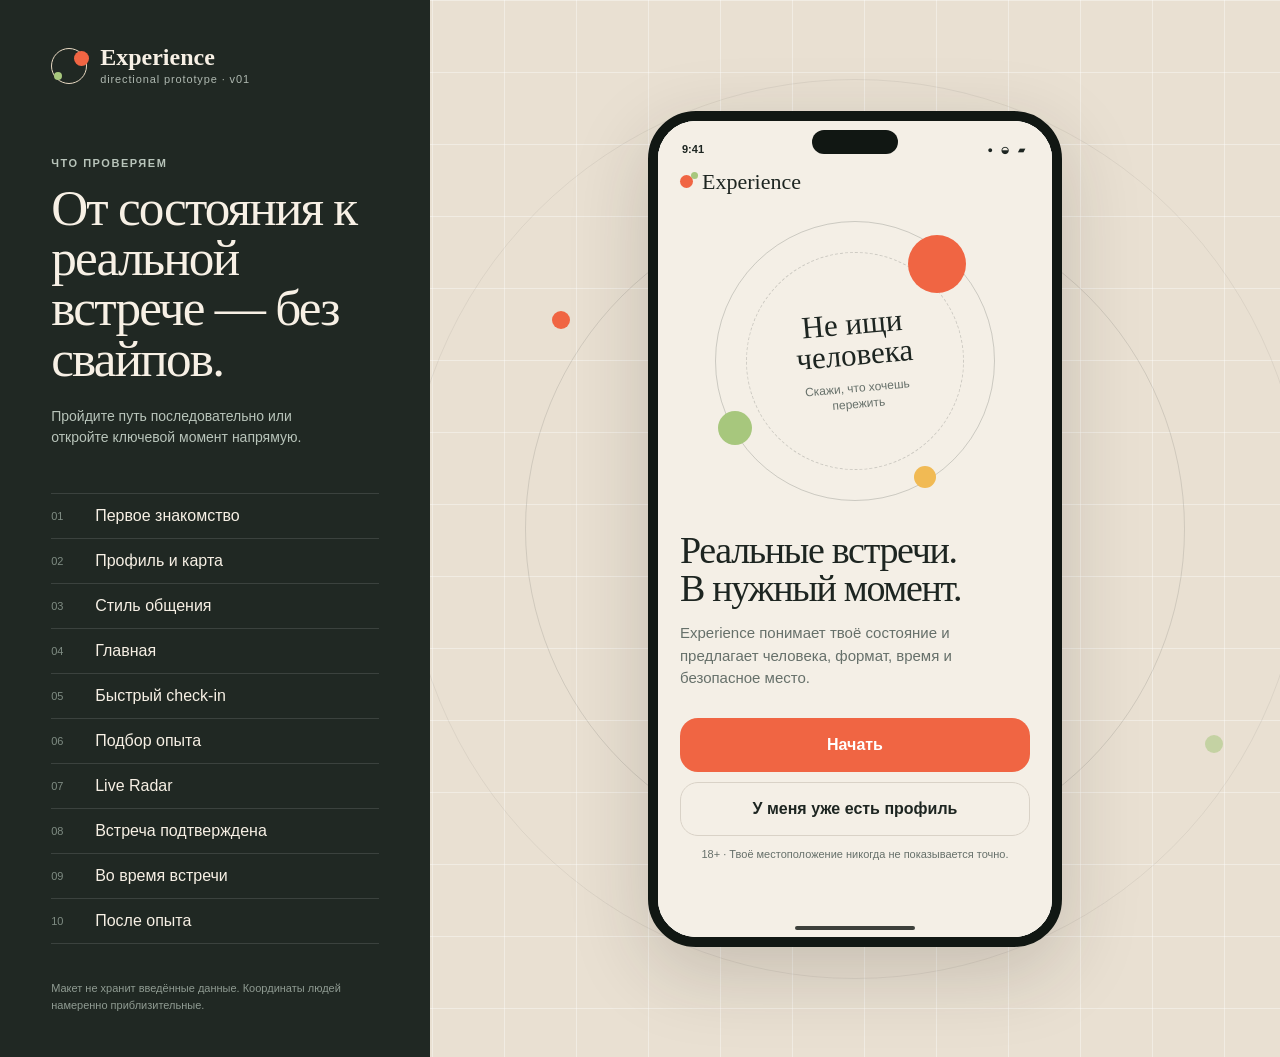
==== index.html @ 5e37b9d6 "docs: publish Experience prototype" ====
<!doctype html>
<html lang="ru">
<head>
  <meta charset="utf-8">
  <meta name="viewport" content="width=device-width, initial-scale=1, viewport-fit=cover">
  <meta name="theme-color" content="#f4efe6">
  <title>Experience — кликабельный прототип</title>
  <link rel="stylesheet" href="app.css">
</head>
<body>
  <main class="prototype-shell">
    <aside class="prototype-notes" aria-label="Навигация по прототипу">
      <div class="prototype-brand">
        <span class="prototype-mark" aria-hidden="true"></span>
        <div>
          <strong>Experience</strong>
          <span>directional prototype · v01</span>
        </div>
      </div>

      <div class="prototype-copy">
        <p class="eyebrow">Что проверяем</p>
        <h1>От состояния к реальной встрече — без свайпов.</h1>
        <p>Пройдите путь последовательно или откройте ключевой момент напрямую.</p>
      </div>

      <nav class="journey-nav" aria-label="Экраны сценария">
        <button data-jump="welcome"><span>01</span> Первое знакомство</button>
        <button data-jump="birth"><span>02</span> Профиль и карта</button>
        <button data-jump="personalityIntro"><span>03</span> Стиль общения</button>
        <button data-jump="home"><span>04</span> Главная</button>
        <button data-jump="mood"><span>05</span> Быстрый check-in</button>
        <button data-jump="recommendations"><span>06</span> Подбор опыта</button>
        <button data-jump="radar"><span>07</span> Live Radar</button>
        <button data-jump="matched"><span>08</span> Встреча подтверждена</button>
        <button data-jump="meeting"><span>09</span> Во время встречи</button>
        <button data-jump="feedback"><span>10</span> После опыта</button>
      </nav>

      <p class="prototype-hint">Макет не хранит введённые данные. Координаты людей намеренно приблизительные.</p>
    </aside>

    <section class="device-stage" aria-label="Мобильное приложение Experience">
      <div class="ambient-orbit ambient-orbit--one" aria-hidden="true"></div>
      <div class="ambient-orbit ambient-orbit--two" aria-hidden="true"></div>
      <div class="phone">
        <div class="phone-speaker" aria-hidden="true"></div>
        <div class="status-bar" aria-hidden="true">
          <span>9:41</span>
          <span class="status-icons">● ◒ ▰</span>
        </div>
        <div id="app" class="app" aria-live="polite"></div>
        <div class="home-indicator" aria-hidden="true"></div>
      </div>
    </section>
  </main>

  <div id="toast" class="toast" role="status" aria-live="polite"></div>
  <script src="app.js"></script>
</body>
</html>
---- app.css ----
:root {
  --paper: #f4efe6;
  --paper-deep: #e9e0d2;
  --surface: #fffdf8;
  --ink: #1d2521;
  --muted: #66706a;
  --line: #d9d2c7;
  --coral: #f06543;
  --coral-deep: #cd4a2d;
  --leaf: #a7c77d;
  --leaf-deep: #4d6b3e;
  --sky: #5270db;
  --sun: #f1ba54;
  --danger: #b8463a;
  --shadow: 0 24px 80px rgba(41, 34, 26, .18);
  --sans: "Avenir Next", "Trebuchet MS", sans-serif;
  --serif: "Iowan Old Style", "Palatino Linotype", Georgia, serif;
}

* { box-sizing: border-box; }

html, body { min-height: 100%; }

body {
  margin: 0;
  color: var(--ink);
  background:
    linear-gradient(90deg, rgba(255,255,255,.38) 1px, transparent 1px) 0 0 / 72px 72px,
    linear-gradient(rgba(255,255,255,.38) 1px, transparent 1px) 0 0 / 72px 72px,
    var(--paper-deep);
  font-family: var(--sans);
  -webkit-font-smoothing: antialiased;
}

button, input, textarea { font: inherit; }

button { color: inherit; }

button:focus-visible,
input:focus-visible,
textarea:focus-visible {
  outline: 3px solid rgba(82, 112, 219, .48);
  outline-offset: 3px;
}

.prototype-shell {
  min-height: 100vh;
  display: grid;
  grid-template-columns: minmax(300px, 430px) 1fr;
}

.prototype-notes {
  min-height: 100vh;
  padding: 44px clamp(28px, 4vw, 64px);
  display: flex;
  flex-direction: column;
  background: #202823;
  color: #f7f0e5;
}

.prototype-brand {
  display: flex;
  align-items: center;
  gap: 13px;
}

.prototype-brand strong,
.prototype-brand span { display: block; }

.prototype-brand strong {
  font-family: var(--serif);
  font-size: 24px;
  font-weight: 600;
}

.prototype-brand span {
  color: #aeb8b0;
  font-size: 11px;
  letter-spacing: .08em;
  margin-top: 2px;
}

.prototype-mark {
  width: 36px;
  height: 36px;
  border-radius: 50%;
  border: 1px solid #e8d9c2;
  position: relative;
}

.prototype-mark::before,
.prototype-mark::after {
  content: "";
  position: absolute;
  border-radius: 50%;
}

.prototype-mark::before {
  width: 15px;
  height: 15px;
  background: var(--coral);
  top: 2px;
  right: -3px;
}

.prototype-mark::after {
  width: 8px;
  height: 8px;
  background: var(--leaf);
  bottom: 3px;
  left: 2px;
}

.prototype-copy { margin: 72px 0 44px; }

.eyebrow {
  margin: 0 0 14px;
  color: #b8c4ba;
  font-size: 11px;
  font-weight: 700;
  letter-spacing: .14em;
  text-transform: uppercase;
}

.prototype-copy h1 {
  margin: 0;
  font-family: var(--serif);
  font-size: clamp(34px, 4vw, 52px);
  font-weight: 500;
  line-height: .98;
  letter-spacing: -.035em;
}

.prototype-copy > p:last-child {
  max-width: 33ch;
  margin: 22px 0 0;
  color: #b8c4ba;
  font-size: 14px;
  line-height: 1.55;
}

.journey-nav {
  display: grid;
  border-top: 1px solid rgba(255,255,255,.12);
}

.journey-nav button {
  appearance: none;
  width: 100%;
  display: grid;
  grid-template-columns: 36px 1fr;
  gap: 8px;
  align-items: center;
  padding: 13px 0;
  border: 0;
  border-bottom: 1px solid rgba(255,255,255,.12);
  background: transparent;
  color: #f7f0e5;
  text-align: left;
  cursor: pointer;
  transition: color .2s ease, padding-left .2s ease;
}

.journey-nav button:hover { color: #ffc1aa; padding-left: 6px; }
.journey-nav button span { color: #7f8c83; font-size: 11px; }

.prototype-hint {
  margin: auto 0 0;
  padding-top: 36px;
  color: #8f9b92;
  font-size: 11px;
  line-height: 1.5;
}

.device-stage {
  min-height: 100vh;
  display: grid;
  place-items: center;
  padding: 40px;
  position: relative;
  overflow: hidden;
}

.ambient-orbit {
  position: absolute;
  border: 1px solid rgba(29,37,33,.12);
  border-radius: 50%;
  pointer-events: none;
}

.ambient-orbit::after {
  content: "";
  position: absolute;
  width: 18px;
  height: 18px;
  border-radius: 50%;
  background: var(--coral);
}

.ambient-orbit--one { width: 660px; height: 660px; }
.ambient-orbit--one::after { top: 17%; left: 4%; }
.ambient-orbit--two { width: 900px; height: 900px; opacity: .55; }
.ambient-orbit--two::after { right: 9%; bottom: 25%; background: var(--leaf); }

.phone {
  width: min(100%, 414px);
  height: min(890px, calc(100vh - 64px));
  min-height: 680px;
  position: relative;
  z-index: 1;
  overflow: hidden;
  border: 10px solid #111713;
  border-radius: 48px;
  background: var(--surface);
  box-shadow: var(--shadow);
}

.phone-speaker {
  position: absolute;
  z-index: 12;
  top: 9px;
  left: 50%;
  width: 86px;
  height: 24px;
  transform: translateX(-50%);
  border-radius: 20px;
  background: #111713;
}

.status-bar {
  position: absolute;
  z-index: 11;
  top: 0;
  left: 0;
  right: 0;
  height: 42px;
  display: flex;
  align-items: flex-end;
  justify-content: space-between;
  padding: 0 24px 8px;
  color: var(--ink);
  font-size: 11px;
  font-weight: 700;
  pointer-events: none;
}

.status-icons { font-size: 9px; letter-spacing: 3px; }

.app {
  height: 100%;
  overflow: hidden;
  background: var(--surface);
}

.home-indicator {
  position: absolute;
  z-index: 12;
  bottom: 7px;
  left: 50%;
  width: 120px;
  height: 4px;
  transform: translateX(-50%);
  border-radius: 4px;
  background: rgba(15, 20, 17, .8);
}

.screen {
  height: 100%;
  overflow-y: auto;
  overflow-x: hidden;
  padding: 48px 22px 28px;
  scrollbar-width: none;
  animation: screen-enter .28s cubic-bezier(.22,.75,.22,1);
}

.screen::-webkit-scrollbar { display: none; }

@keyframes screen-enter {
  from { opacity: 0; transform: translateY(8px); }
  to { opacity: 1; transform: translateY(0); }
}

.screen--welcome,
.screen--ready {
  background: var(--paper);
}

.screen--dark {
  background: #202823;
  color: #f7f0e5;
}

.screen--radar {
  padding-left: 0;
  padding-right: 0;
  background: #eff1e9;
}

.screen--with-nav { padding-bottom: 96px; }

.topbar {
  min-height: 42px;
  display: flex;
  align-items: center;
  justify-content: space-between;
  gap: 12px;
  margin-bottom: 18px;
}

.back,
.icon-button,
.text-button {
  appearance: none;
  border: 0;
  background: transparent;
  cursor: pointer;
}

.back,
.icon-button {
  width: 42px;
  height: 42px;
  display: grid;
  place-items: center;
  border-radius: 50%;
  background: rgba(29,37,33,.07);
  font-size: 19px;
}

.screen--dark .back,
.screen--dark .icon-button { background: rgba(255,255,255,.11); color: #fff; }

.text-button {
  padding: 8px 0;
  color: var(--muted);
  font-size: 13px;
  font-weight: 700;
}

.brand-lockup {
  display: inline-flex;
  align-items: center;
  gap: 9px;
  font-family: var(--serif);
  font-size: 22px;
}

.brand-dot {
  width: 13px;
  height: 13px;
  border-radius: 50%;
  background: var(--coral);
  box-shadow: 8px -6px 0 -3px var(--leaf);
}

.hero-orbit {
  width: 280px;
  height: 280px;
  margin: 26px auto 30px;
  position: relative;
  display: grid;
  place-items: center;
  border: 1px solid rgba(29,37,33,.19);
  border-radius: 50%;
}

.hero-orbit::before,
.hero-orbit::after {
  content: "";
  position: absolute;
  border-radius: 50%;
}

.hero-orbit::before {
  inset: 30px;
  border: 1px dashed rgba(29,37,33,.18);
}

.hero-orbit::after {
  width: 58px;
  height: 58px;
  top: 13px;
  right: 28px;
  background: var(--coral);
  box-shadow: -202px 164px 0 -12px var(--leaf), -12px 213px 0 -18px var(--sun);
}

.orbit-copy {
  width: 160px;
  text-align: center;
  transform: rotate(-5deg);
}

.orbit-copy strong {
  display: block;
  font-family: var(--serif);
  font-size: 31px;
  font-weight: 500;
  line-height: 1;
}

.orbit-copy span {
  display: block;
  margin-top: 10px;
  color: var(--muted);
  font-size: 12px;
  line-height: 1.35;
}

.display {
  margin: 0;
  font-family: var(--serif);
  font-size: 38px;
  font-weight: 500;
  line-height: 1.02;
  letter-spacing: -.035em;
}

.display--large { font-size: 47px; }
.display--small { font-size: 31px; }

.lead {
  margin: 14px 0 0;
  color: var(--muted);
  font-size: 15px;
  line-height: 1.5;
}

.screen--dark .lead { color: #bfc9c1; }

.actions {
  display: grid;
  gap: 10px;
  margin-top: 28px;
}

.actions--bottom {
  margin-top: auto;
  padding-top: 24px;
}

.primary,
.secondary,
.soft-button,
.danger-button {
  width: 100%;
  min-height: 54px;
  padding: 14px 18px;
  border-radius: 18px;
  border: 1px solid transparent;
  font-weight: 750;
  cursor: pointer;
  transition: transform .18s ease, background .18s ease, border-color .18s ease;
}

.primary { background: var(--coral); color: #fff; }
.primary:hover { background: var(--coral-deep); }
.primary:active, .secondary:active, .soft-button:active { transform: scale(.985); }
.primary[disabled] { opacity: .45; cursor: not-allowed; }

.secondary {
  background: transparent;
  border-color: var(--line);
}

.screen--dark .secondary { border-color: rgba(255,255,255,.24); color: #fff; }

.soft-button {
  background: #edf3e8;
  color: var(--leaf-deep);
}

.danger-button {
  background: #fff2ef;
  color: var(--danger);
}

.fine-print {
  color: var(--muted);
  font-size: 11px;
  line-height: 1.45;
  text-align: center;
}

.progress {
  height: 4px;
  margin: 2px 0 28px;
  overflow: hidden;
  border-radius: 5px;
  background: #e2ddd4;
}

.progress > span {
  display: block;
  height: 100%;
  border-radius: inherit;
  background: var(--coral);
  transition: width .3s ease;
}

.field { margin-top: 20px; }

.field label,
.field-label {
  display: block;
  margin-bottom: 8px;
  color: var(--muted);
  font-size: 12px;
  font-weight: 750;
}

.field input,
.field textarea {
  width: 100%;
  padding: 15px 16px;
  border: 1px solid var(--line);
  border-radius: 16px;
  background: #fff;
  color: var(--ink);
}

.field-row { display: grid; grid-template-columns: 1fr 1fr; gap: 10px; }

.choice-grid {
  display: grid;
  grid-template-columns: 1fr 1fr;
  gap: 10px;
  margin-top: 24px;
}

.choice,
.wide-choice {
  appearance: none;
  min-height: 98px;
  padding: 15px;
  border: 1px solid var(--line);
  border-radius: 18px;
  background: transparent;
  text-align: left;
  cursor: pointer;
  transition: border-color .18s ease, background .18s ease, transform .18s ease;
}

.choice:hover,
.wide-choice:hover { transform: translateY(-2px); border-color: #ada499; }
.choice.is-selected,
.wide-choice.is-selected { border-color: var(--coral); background: #fff3ed; }
.choice .choice-icon { display: block; margin-bottom: 15px; font-size: 25px; }
.choice strong, .wide-choice strong { display: block; font-size: 14px; }
.choice small, .wide-choice small { display: block; margin-top: 5px; color: var(--muted); line-height: 1.35; }

.wide-choice {
  width: 100%;
  min-height: 70px;
  display: grid;
  grid-template-columns: 40px 1fr auto;
  align-items: center;
  gap: 12px;
  margin-top: 9px;
}

.wide-choice > span:first-child { font-size: 24px; }
.wide-choice .check { opacity: 0; color: var(--coral); font-weight: 800; }
.wide-choice.is-selected .check { opacity: 1; }

.scale {
  margin-top: 28px;
  padding: 22px 18px;
  border: 1px solid var(--line);
  border-radius: 22px;
}

.scale-head {
  display: flex;
  justify-content: space-between;
  gap: 20px;
  color: var(--muted);
  font-size: 11px;
}

.scale-track {
  display: grid;
  grid-template-columns: repeat(5, 1fr);
  gap: 8px;
  margin-top: 16px;
}

.scale-dot {
  appearance: none;
  aspect-ratio: 1;
  border: 1px solid var(--line);
  border-radius: 50%;
  background: transparent;
  cursor: pointer;
}

.scale-dot.is-selected { border: 6px solid #fff; background: var(--coral); box-shadow: 0 0 0 1px var(--coral); }

.natal-mini {
  position: relative;
  width: 214px;
  height: 214px;
  margin: 24px auto;
  display: grid;
  place-items: center;
  border: 1px solid rgba(255,255,255,.32);
  border-radius: 50%;
  background: repeating-conic-gradient(from 4deg, rgba(255,255,255,.15) 0 1deg, transparent 1deg 30deg);
}

.natal-mini::before,
.natal-mini::after {
  content: "";
  position: absolute;
  border-radius: 50%;
  border: 1px solid rgba(255,255,255,.22);
}

.natal-mini::before { inset: 22px; }
.natal-mini::after { inset: 53px; }
.natal-mini strong { font-family: var(--serif); font-size: 24px; font-weight: 500; text-align: center; }

.profile-triad {
  display: grid;
  grid-template-columns: repeat(3, 1fr);
  gap: 8px;
  margin-top: 20px;
}

.profile-triad div {
  padding: 12px 8px;
  border-top: 1px solid rgba(255,255,255,.16);
  text-align: center;
}

.profile-triad small { display: block; color: #9faaa2; font-size: 9px; text-transform: uppercase; }
.profile-triad strong { display: block; margin-top: 5px; font-size: 12px; }

.ready-seal {
  width: 164px;
  height: 164px;
  margin: 32px auto;
  display: grid;
  place-items: center;
  border: 1px solid var(--ink);
  border-radius: 50%;
  position: relative;
}

.ready-seal::after {
  content: "✓";
  width: 58px;
  height: 58px;
  display: grid;
  place-items: center;
  border-radius: 50%;
  background: var(--leaf);
  font-size: 25px;
}

.home-greeting { display: flex; align-items: center; justify-content: space-between; }
.home-greeting p { margin: 0; color: var(--muted); font-size: 13px; }
.home-greeting strong { display: block; margin-top: 3px; font-family: var(--serif); font-size: 24px; font-weight: 500; }

.avatar {
  width: 44px;
  height: 44px;
  border: 2px solid #fff;
  border-radius: 50%;
  object-fit: cover;
  background: var(--paper-deep);
}

.today-panel {
  margin: 25px -22px 0;
  padding: 26px 22px 30px;
  background: #202823;
  color: #f7f0e5;
}

.today-panel .moon-row { display: flex; justify-content: space-between; align-items: center; color: #bfc9c1; font-size: 11px; }
.moon-glyph { font-size: 31px; color: var(--sun); }
.today-panel h2 { max-width: 11ch; margin: 17px 0 12px; font-family: var(--serif); font-size: 34px; font-weight: 500; line-height: 1; }
.today-panel p { max-width: 32ch; margin: 0; color: #bfc9c1; font-size: 13px; line-height: 1.48; }

.home-actions { display: grid; gap: 10px; margin-top: 18px; }

.action-tile {
  appearance: none;
  width: 100%;
  min-height: 84px;
  display: grid;
  grid-template-columns: 46px 1fr auto;
  align-items: center;
  gap: 12px;
  padding: 15px 16px;
  border: 1px solid var(--line);
  border-radius: 20px;
  background: transparent;
  text-align: left;
  cursor: pointer;
}

.action-tile:hover { border-color: #ada499; }
.action-tile .tile-icon { width: 44px; height: 44px; display: grid; place-items: center; border-radius: 50%; background: #f5e1d7; font-size: 21px; }
.action-tile strong { display: block; font-size: 14px; }
.action-tile small { display: block; margin-top: 4px; color: var(--muted); font-size: 11px; }
.action-tile .arrow { color: var(--muted); font-size: 18px; }

.bottom-nav {
  position: absolute;
  z-index: 9;
  left: 0;
  right: 0;
  bottom: 0;
  height: 78px;
  display: grid;
  grid-template-columns: repeat(4, 1fr);
  padding: 9px 12px 18px;
  border-top: 1px solid rgba(29,37,33,.09);
  background: rgba(255,253,248,.94);
  backdrop-filter: blur(16px);
}

.bottom-nav button {
  appearance: none;
  display: grid;
  place-items: center;
  gap: 2px;
  border: 0;
  background: transparent;
  color: #8a928d;
  font-size: 9px;
  cursor: pointer;
}

.bottom-nav button span:first-child { font-size: 19px; }
.bottom-nav button.is-active { color: var(--coral); font-weight: 800; }

.mood-map {
  height: 280px;
  margin-top: 22px;
  position: relative;
  overflow: hidden;
  border: 1px solid var(--line);
  border-radius: 26px;
  background:
    linear-gradient(to right, transparent calc(50% - .5px), var(--line) 50%, transparent calc(50% + .5px)),
    linear-gradient(to bottom, transparent calc(50% - .5px), var(--line) 50%, transparent calc(50% + .5px)),
    #fbf7f0;
}

.mood-map::before {
  content: "";
  position: absolute;
  inset: 14%;
  border: 1px solid rgba(29,37,33,.09);
  border-radius: 50%;
}

.mood-label { position: absolute; color: var(--muted); font-size: 10px; }
.mood-label--top { top: 11px; left: 50%; transform: translateX(-50%); }
.mood-label--bottom { bottom: 11px; left: 50%; transform: translateX(-50%); }
.mood-label--left { left: 11px; top: 50%; transform: translateY(-50%) rotate(-90deg); }
.mood-label--right { right: 5px; top: 50%; transform: translateY(-50%) rotate(90deg); }

.mood-point {
  position: absolute;
  width: 44px;
  height: 44px;
  transform: translate(-50%, -50%);
  border: 0;
  border-radius: 50%;
  background: transparent;
  font-size: 25px;
  cursor: pointer;
  transition: transform .18s ease, background .18s ease;
}

.mood-point:hover { transform: translate(-50%, -50%) scale(1.12); }
.mood-point.is-selected { background: #fff; box-shadow: 0 7px 20px rgba(38,32,24,.15); transform: translate(-50%, -50%) scale(1.12); }

.selected-note {
  min-height: 42px;
  margin-top: 14px;
  color: var(--muted);
  font-size: 13px;
  line-height: 1.45;
}

.section-kicker { margin: 0 0 7px; color: var(--coral-deep); font-size: 11px; font-weight: 800; }

.suggestion-list { display: grid; gap: 14px; margin-top: 22px; }

.experience-card {
  appearance: none;
  width: 100%;
  overflow: hidden;
  padding: 0;
  border: 1px solid var(--line);
  border-radius: 26px;
  background: var(--surface);
  text-align: left;
  cursor: pointer;
}

.experience-card--featured { border-color: #202823; }

.experience-visual {
  min-height: 150px;
  padding: 18px;
  display: flex;
  align-items: flex-end;
  justify-content: space-between;
  background: #dbe6cf;
  position: relative;
  overflow: hidden;
}

.experience-card:nth-child(2) .experience-visual { background: #efd9ce; }
.experience-card:nth-child(3) .experience-visual { background: #d9e2ee; }

.experience-visual::before {
  content: "";
  position: absolute;
  width: 176px;
  height: 176px;
  top: -54px;
  right: -20px;
  border: 1px solid rgba(29,37,33,.22);
  border-radius: 50%;
  box-shadow: 0 0 0 28px rgba(255,255,255,.15), 0 0 0 58px rgba(255,255,255,.12);
}

.experience-visual .avatars { display: flex; position: relative; z-index: 1; }
.experience-visual .avatars .avatar + .avatar { margin-left: -11px; }
.match-score { position: relative; z-index: 1; padding: 7px 9px; border-radius: 14px; background: rgba(255,255,255,.72); font-size: 10px; font-weight: 800; }

.experience-body { padding: 18px; }
.experience-body h3 { margin: 0; font-family: var(--serif); font-size: 24px; font-weight: 500; }
.experience-meta { display: flex; flex-wrap: wrap; gap: 7px; margin: 11px 0 0; color: var(--muted); font-size: 11px; }
.experience-body > p { margin: 12px 0 0; color: var(--muted); font-size: 12px; line-height: 1.45; }

.detail-hero {
  margin: -18px -22px 0;
  padding: 28px 22px 25px;
  background: #dbe6cf;
  position: relative;
  overflow: hidden;
}

.detail-hero::after {
  content: "";
  position: absolute;
  width: 240px;
  height: 240px;
  right: -110px;
  top: -105px;
  border: 1px solid rgba(29,37,33,.22);
  border-radius: 50%;
}

.detail-people { display: flex; align-items: center; margin-bottom: 28px; }
.detail-people .avatar { width: 62px; height: 62px; }
.detail-people .avatar + .avatar { margin-left: -13px; }

.info-strip {
  display: grid;
  grid-template-columns: repeat(3, 1fr);
  margin-top: 22px;
  border-top: 1px solid rgba(29,37,33,.15);
  border-bottom: 1px solid rgba(29,37,33,.15);
}

.info-strip div { padding: 14px 7px; text-align: center; }
.info-strip div + div { border-left: 1px solid rgba(29,37,33,.15); }
.info-strip small { display: block; color: var(--muted); font-size: 9px; text-transform: uppercase; }
.info-strip strong { display: block; margin-top: 5px; font-size: 12px; }

.reason-list { margin-top: 22px; }
.reason {
  display: grid;
  grid-template-columns: 34px 1fr;
  gap: 10px;
  padding: 13px 0;
  border-bottom: 1px solid var(--line);
}
.reason-icon { width: 32px; height: 32px; display: grid; place-items: center; border-radius: 50%; background: #f0e8dc; }
.reason strong { font-size: 13px; }
.reason p { margin: 4px 0 0; color: var(--muted); font-size: 11px; line-height: 1.4; }

.guarantee {
  margin-top: 20px;
  padding: 15px;
  border-left: 3px solid var(--coral);
  background: #fff4ee;
}
.guarantee strong { display: block; font-family: var(--serif); font-size: 18px; font-weight: 500; }
.guarantee p { margin: 5px 0 0; color: var(--muted); font-size: 11px; line-height: 1.4; }

.offer-state { text-align: center; padding-top: 54px; }
.signal {
  width: 188px;
  height: 188px;
  margin: 0 auto 35px;
  display: grid;
  place-items: center;
  position: relative;
  border-radius: 50%;
  background: #f7e0d7;
}
.signal::before,
.signal::after { content: ""; position: absolute; inset: -18px; border: 1px solid rgba(240,101,67,.3); border-radius: 50%; animation: pulse 2.4s ease-out infinite; }
.signal::after { inset: -42px; animation-delay: .6s; }
@keyframes pulse { 0% { transform: scale(.72); opacity: 0; } 35% { opacity: 1; } 100% { transform: scale(1.08); opacity: 0; } }
.signal .avatar { width: 90px; height: 90px; }

.matched-hero { text-align: center; }
.matched-avatars { width: 180px; height: 132px; margin: 28px auto 18px; position: relative; }
.matched-avatars .avatar { width: 92px; height: 92px; position: absolute; top: 18px; }
.matched-avatars .avatar:first-child { left: 9px; transform: rotate(-6deg); }
.matched-avatars .avatar:last-child { right: 9px; transform: rotate(6deg); }
.matched-avatars::after { content: "✓"; position: absolute; z-index: 3; left: 50%; bottom: 2px; width: 38px; height: 38px; display: grid; place-items: center; transform: translateX(-50%); border: 4px solid var(--surface); border-radius: 50%; background: var(--leaf); font-weight: 900; }

.meeting-ticket {
  margin-top: 22px;
  padding: 18px;
  border: 1px solid var(--ink);
  border-radius: 22px;
  position: relative;
  background: #fff;
}
.meeting-ticket::before,
.meeting-ticket::after { content: ""; position: absolute; top: 64px; width: 18px; height: 18px; border-radius: 50%; background: var(--paper); border: 1px solid var(--ink); }
.meeting-ticket::before { left: -10px; }
.meeting-ticket::after { right: -10px; }
.meeting-ticket .ticket-head { padding-bottom: 14px; border-bottom: 1px dashed var(--line); }
.meeting-ticket h3 { margin: 0; font-family: var(--serif); font-size: 22px; font-weight: 500; }
.meeting-ticket p { margin: 5px 0 0; color: var(--muted); font-size: 12px; }
.ticket-details { display: grid; grid-template-columns: 1fr 1fr; gap: 14px; padding-top: 15px; }
.ticket-details small { display: block; color: var(--muted); font-size: 9px; text-transform: uppercase; }
.ticket-details strong { display: block; margin-top: 3px; font-size: 12px; }

.chat-thread { display: grid; gap: 10px; padding: 8px 0 94px; }
.message { max-width: 79%; padding: 11px 13px; border-radius: 17px 17px 17px 5px; background: #efebe4; font-size: 13px; line-height: 1.4; }
.message--mine { margin-left: auto; border-radius: 17px 17px 5px 17px; background: #dbe6cf; }
.message small { display: block; margin-top: 4px; color: var(--muted); font-size: 9px; }

.chat-compose {
  position: absolute;
  z-index: 8;
  left: 0;
  right: 0;
  bottom: 0;
  display: grid;
  grid-template-columns: 1fr 46px;
  gap: 9px;
  padding: 12px 16px 20px;
  border-top: 1px solid var(--line);
  background: rgba(255,253,248,.96);
}
.chat-compose input { min-width: 0; padding: 12px 14px; border: 1px solid var(--line); border-radius: 18px; background: #fff; }
.chat-compose button { border: 0; border-radius: 16px; background: var(--coral); color: #fff; font-weight: 800; cursor: pointer; }

.meeting-status {
  margin: 26px -22px 0;
  padding: 32px 22px;
  background: #202823;
  color: #fff;
  text-align: center;
}
.meeting-status .timer { font-family: var(--serif); font-size: 57px; font-variant-numeric: tabular-nums; }
.meeting-status p { margin: 5px 0 0; color: #bfc9c1; font-size: 12px; }
.safety-actions { display: grid; grid-template-columns: 1fr 1fr; gap: 9px; margin-top: 20px; }
.safety-actions button { min-height: 58px; padding: 10px; border: 1px solid rgba(255,255,255,.2); border-radius: 17px; background: transparent; color: #fff; font-size: 11px; cursor: pointer; }

.radar-head { padding: 0 22px; }
.live-switch { display: inline-flex; align-items: center; gap: 8px; padding: 7px 10px; border-radius: 14px; background: #dce9d1; color: var(--leaf-deep); font-size: 10px; font-weight: 800; }
.live-switch::before { content: ""; width: 7px; height: 7px; border-radius: 50%; background: #6ea343; box-shadow: 0 0 0 4px rgba(110,163,67,.14); }

.radar-map {
  height: 430px;
  position: relative;
  overflow: hidden;
  background:
    linear-gradient(23deg, transparent 47%, rgba(80,92,83,.08) 48% 50%, transparent 51%) 0 0 / 120px 88px,
    linear-gradient(-31deg, transparent 47%, rgba(80,92,83,.08) 48% 50%, transparent 51%) 0 0 / 150px 118px,
    #e8ebe2;
}
.radar-map::before,
.radar-map::after { content: ""; position: absolute; left: 50%; top: 50%; transform: translate(-50%, -50%); border: 1px solid rgba(29,37,33,.13); border-radius: 50%; }
.radar-map::before { width: 280px; height: 280px; }
.radar-map::after { width: 430px; height: 430px; }
.radar-me { position: absolute; z-index: 3; left: 50%; top: 53%; width: 16px; height: 16px; transform: translate(-50%, -50%); border: 4px solid #fff; border-radius: 50%; background: var(--coral); box-shadow: 0 0 0 8px rgba(240,101,67,.18); }
.radar-person { appearance: none; position: absolute; z-index: 4; width: 70px; padding: 0; border: 0; background: transparent; text-align: center; cursor: pointer; }
.radar-person .avatar { width: 55px; height: 55px; box-shadow: 0 5px 18px rgba(29,37,33,.2); }
.radar-person span { display: inline-block; margin-top: 3px; padding: 3px 6px; border-radius: 9px; background: rgba(255,255,255,.85); font-size: 9px; font-weight: 800; white-space: nowrap; }
.radar-person--one { left: 17%; top: 20%; }
.radar-person--two { right: 12%; top: 34%; }
.radar-person--three { left: 15%; bottom: 13%; }
.zone-beacon { position: absolute; z-index: 3; right: 20%; bottom: 13%; width: 76px; height: 76px; display: grid; place-items: center; border: 1px solid rgba(82,112,219,.36); border-radius: 50%; background: rgba(82,112,219,.13); color: #2f4ab3; font-size: 10px; font-weight: 800; text-align: center; }

.radar-sheet {
  margin-top: -24px;
  padding: 21px 22px 100px;
  position: relative;
  z-index: 5;
  border-radius: 28px 28px 0 0;
  background: var(--surface);
}
.radar-sheet::before { content: ""; display: block; width: 42px; height: 4px; margin: 0 auto 15px; border-radius: 4px; background: var(--line); }
.zone-card { width: 100%; display: grid; grid-template-columns: 48px 1fr auto; gap: 11px; align-items: center; padding: 13px 0; border: 0; background: transparent; text-align: left; cursor: pointer; }
.zone-icon { width: 46px; height: 46px; display: grid; place-items: center; border-radius: 15px; background: #e2e8f8; font-size: 20px; }
.zone-card strong { display: block; font-size: 13px; }
.zone-card small { color: var(--muted); font-size: 10px; }

.profile-hero { text-align: center; }
.profile-hero .avatar { width: 104px; height: 104px; }
.profile-hero h1 { margin: 12px 0 0; font-family: var(--serif); font-size: 31px; font-weight: 500; }
.profile-hero p { margin: 5px 0 0; color: var(--muted); font-size: 12px; }
.intent-badge { display: inline-flex; align-items: center; gap: 7px; margin-top: 12px; padding: 8px 11px; border-radius: 15px; background: #edf3e8; color: var(--leaf-deep); font-size: 11px; font-weight: 800; }

.compatibility {
  margin-top: 22px;
  padding: 17px;
  border: 1px solid var(--line);
  border-radius: 22px;
}
.compatibility-head { display: flex; align-items: baseline; justify-content: space-between; }
.compatibility-head strong { font-family: var(--serif); font-size: 20px; font-weight: 500; }
.compatibility-head span { color: var(--coral-deep); font-size: 11px; font-weight: 800; }
.compatibility p { margin: 9px 0 0; color: var(--muted); font-size: 11px; line-height: 1.45; }

.offer-builder { margin-top: 18px; }
.offer-option { width: 100%; display: grid; grid-template-columns: 35px 1fr auto; gap: 9px; align-items: center; padding: 12px 0; border: 0; border-bottom: 1px solid var(--line); background: transparent; text-align: left; cursor: pointer; }
.offer-option > span:first-child { font-size: 22px; }
.offer-option strong { display: block; font-size: 12px; }
.offer-option small { color: var(--muted); font-size: 10px; }

.feedback-question { margin-top: 25px; padding-bottom: 20px; border-bottom: 1px solid var(--line); }
.feedback-question h3 { margin: 0; font-size: 14px; }
.feedback-options { display: flex; gap: 8px; margin-top: 12px; }
.feedback-options button { flex: 1; min-height: 48px; border: 1px solid var(--line); border-radius: 15px; background: transparent; cursor: pointer; }
.feedback-options button.is-selected { border-color: var(--coral); background: #fff3ed; }

.summary-orbit {
  width: 200px;
  height: 200px;
  margin: 25px auto;
  display: grid;
  place-items: center;
  position: relative;
  border: 1px solid var(--ink);
  border-radius: 50%;
}
.summary-orbit::before { content: ""; position: absolute; inset: 25px; border: 1px dashed var(--line); border-radius: 50%; }
.summary-orbit span { position: relative; z-index: 2; font-family: var(--serif); font-size: 22px; text-align: center; line-height: 1.05; }

.list-title { margin: 26px 0 10px; font-family: var(--serif); font-size: 22px; font-weight: 500; }

.plan-row { display: grid; grid-template-columns: 52px 1fr auto; gap: 12px; align-items: center; padding: 15px 0; border-bottom: 1px solid var(--line); }
.plan-date { width: 48px; height: 52px; display: grid; place-items: center; border-radius: 15px; background: #edf3e8; text-align: center; color: var(--leaf-deep); }
.plan-date strong { display: block; font-family: var(--serif); font-size: 21px; line-height: 1; }
.plan-date small { font-size: 9px; text-transform: uppercase; }
.plan-row h3 { margin: 0; font-size: 13px; }
.plan-row p { margin: 4px 0 0; color: var(--muted); font-size: 10px; }

.setting-row { display: flex; align-items: center; justify-content: space-between; gap: 15px; padding: 15px 0; border-bottom: 1px solid var(--line); }
.setting-row strong { display: block; font-size: 13px; }
.setting-row small { display: block; margin-top: 3px; color: var(--muted); font-size: 10px; }
.toggle { width: 45px; height: 26px; padding: 3px; border: 0; border-radius: 15px; background: #d8d8d2; cursor: pointer; }
.toggle::after { content: ""; display: block; width: 20px; height: 20px; border-radius: 50%; background: #fff; transition: transform .2s ease; }
.toggle.is-on { background: var(--leaf); }
.toggle.is-on::after { transform: translateX(19px); }

.toast {
  position: fixed;
  z-index: 100;
  left: 50%;
  bottom: 30px;
  max-width: 340px;
  padding: 11px 16px;
  transform: translate(-50%, 30px);
  border-radius: 15px;
  background: #111713;
  color: #fff;
  font-size: 12px;
  opacity: 0;
  pointer-events: none;
  transition: opacity .2s ease, transform .2s ease;
}
.toast.is-visible { opacity: 1; transform: translate(-50%, 0); }

@media (max-width: 900px) {
  body { background: var(--surface); }
  .prototype-shell { display: block; }
  .prototype-notes { display: none; }
  .device-stage { min-height: 100dvh; padding: 0; }
  .ambient-orbit { display: none; }
  .phone { width: 100%; height: 100dvh; min-height: 0; border: 0; border-radius: 0; box-shadow: none; }
  .phone-speaker { display: none; }
}

@media (prefers-reduced-motion: reduce) {
  *, *::before, *::after { animation-duration: .01ms !important; animation-iteration-count: 1 !important; transition-duration: .01ms !important; }
}
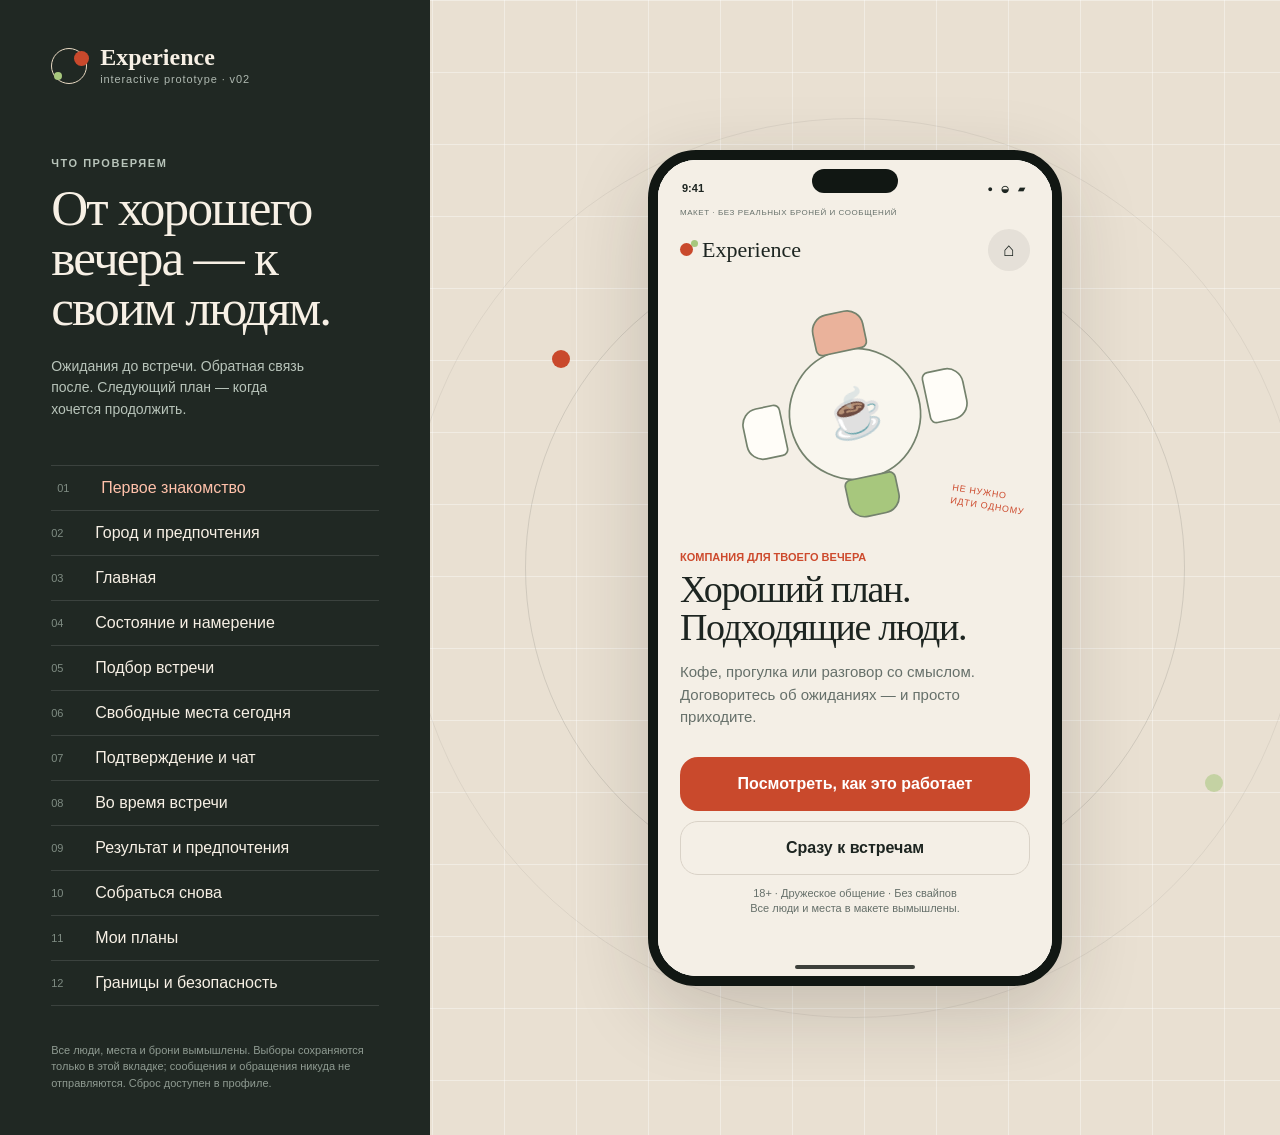
==== commit e7ac5b6a: "feat: connect Experience meetings to lasting social plans Rework the prototype around explicit inten" ====
--- a/index.html
+++ b/index.html
@@ -5,7 +5,8 @@
   <meta name="viewport" content="width=device-width, initial-scale=1, viewport-fit=cover">
   <meta name="theme-color" content="#f4efe6">
   <title>Experience — кликабельный прототип</title>
-  <link rel="stylesheet" href="app.css">
+  <meta name="description" content="Experience: интерактивный макет дружеских встреч, обратной связи и следующих планов. Все данные демонстрационные.">
+  <link rel="stylesheet" href="app.css?v=20260910-2">
 </head>
 <body>
   <main class="prototype-shell">
@@ -14,30 +15,32 @@
         <span class="prototype-mark" aria-hidden="true"></span>
         <div>
           <strong>Experience</strong>
-          <span>directional prototype · v01</span>
+          <span>interactive prototype · v02</span>
         </div>
       </div>
 
       <div class="prototype-copy">
         <p class="eyebrow">Что проверяем</p>
-        <h1>От состояния к реальной встрече — без свайпов.</h1>
-        <p>Пройдите путь последовательно или откройте ключевой момент напрямую.</p>
+        <h1>От хорошего вечера — к своим людям.</h1>
+        <p>Ожидания до встречи. Обратная связь после. Следующий план — когда хочется продолжить.</p>
       </div>
 
       <nav class="journey-nav" aria-label="Экраны сценария">
         <button data-jump="welcome"><span>01</span> Первое знакомство</button>
-        <button data-jump="birth"><span>02</span> Профиль и карта</button>
-        <button data-jump="personalityIntro"><span>03</span> Стиль общения</button>
-        <button data-jump="home"><span>04</span> Главная</button>
-        <button data-jump="mood"><span>05</span> Быстрый check-in</button>
-        <button data-jump="recommendations"><span>06</span> Подбор опыта</button>
-        <button data-jump="radar"><span>07</span> Live Radar</button>
-        <button data-jump="matched"><span>08</span> Встреча подтверждена</button>
-        <button data-jump="meeting"><span>09</span> Во время встречи</button>
-        <button data-jump="feedback"><span>10</span> После опыта</button>
+        <button data-jump="onboarding"><span>02</span> Город и предпочтения</button>
+        <button data-jump="home"><span>03</span> Главная</button>
+        <button data-jump="mood"><span>04</span> Состояние и намерение</button>
+        <button data-jump="recommendations"><span>05</span> Подбор встречи</button>
+        <button data-jump="lastMinute"><span>06</span> Свободные места сегодня</button>
+        <button data-jump="matched"><span>07</span> Подтверждение и чат</button>
+        <button data-jump="meeting"><span>08</span> Во время встречи</button>
+        <button data-jump="feedback"><span>09</span> Результат и предпочтения</button>
+        <button data-jump="repeat"><span>10</span> Собраться снова</button>
+        <button data-jump="plans"><span>11</span> Мои планы</button>
+        <button data-jump="safety"><span>12</span> Границы и безопасность</button>
       </nav>
 
-      <p class="prototype-hint">Макет не хранит введённые данные. Координаты людей намеренно приблизительные.</p>
+      <p class="prototype-hint">Все люди, места и брони вымышлены. Выборы сохраняются только в этой вкладке; сообщения и обращения никуда не отправляются. Сброс доступен в профиле.</p>
     </aside>
 
     <section class="device-stage" aria-label="Мобильное приложение Experience">
@@ -49,13 +52,14 @@
           <span>9:41</span>
           <span class="status-icons">● ◒ ▰</span>
         </div>
-        <div id="app" class="app" aria-live="polite"></div>
+        <div id="app" class="app"></div>
         <div class="home-indicator" aria-hidden="true"></div>
       </div>
     </section>
   </main>
 
   <div id="toast" class="toast" role="status" aria-live="polite"></div>
-  <script src="app.js"></script>
+  <script src="model.js?v=20260910-2"></script>
+  <script src="app.js?v=20260910-2"></script>
 </body>
 </html>
--- a/app.css
+++ b/app.css
@@ -5,7 +5,7 @@
   --ink: #1d2521;
   --muted: #66706a;
   --line: #d9d2c7;
-  --coral: #f06543;
+  --coral: #c9492c;
   --coral-deep: #cd4a2d;
   --leaf: #a7c77d;
   --leaf-deep: #4d6b3e;
@@ -15,6 +15,114 @@
   --shadow: 0 24px 80px rgba(41, 34, 26, .18);
   --sans: "Avenir Next", "Trebuchet MS", sans-serif;
   --serif: "Iowan Old Style", "Palatino Linotype", Georgia, serif;
+}
+
+/* v02: extend the established paper, ink and coral visual language. */
+select { font: inherit; color: inherit; }
+select:focus-visible { outline: 3px solid var(--sky); outline-offset: 3px; }
+.field select { width: 100%; min-height: 52px; padding: 12px; border: 1px solid var(--line); border-radius: 14px; background: white; }
+.demo-label { font-size: 8px; letter-spacing: .07em; color: #66706a; margin-bottom: 12px; }
+.body-copy { font-size: 14px; line-height: 1.55; }
+.muted { color: var(--muted); }
+.align-left { text-align: left; }
+.form-error, .safety-notice { padding: 15px; border-left: 3px solid var(--danger); background: #fff0e9; color: #873725; font-size: 13px; line-height: 1.5; }
+.check-row { display: flex; gap: 12px; align-items: flex-start; margin-top: 22px; padding: 14px 0; font-size: 13px; line-height: 1.5; cursor: pointer; }
+.check-row input { flex: 0 0 20px; width: 20px; height: 20px; margin: 0; accent-color: var(--coral); }
+.fixed-rule, .city-lock, .venue-line { display: flex; gap: 14px; align-items: center; padding: 18px 0; border-bottom: 1px solid var(--line); }
+.fixed-rule > span:first-child { color: var(--leaf-deep); }
+.fixed-rule > span:last-child { margin-left: auto; }
+.fixed-rule strong, .city-lock strong, .venue-line strong { display: block; font-size: 14px; }
+.fixed-rule small, .city-lock small, .venue-line small { display: block; margin-top: 5px; color: var(--muted); font-size: 11px; line-height: 1.45; }
+.city-lock > span, .venue-line > span { font-size: 28px; }
+.filter-summary, .rule-tags, .profile-facts { display: flex; gap: 6px; flex-wrap: wrap; margin-top: 20px; }
+.filter-summary span, .rule-tags span, .profile-facts span { font-size: 11px; border: 1px solid var(--line); border-radius: 20px; padding: 7px 10px; }
+.rule-tags span { background: #edf3e8; border-color: transparent; color: var(--leaf-deep); }
+.sage { background: #dce6d2; }
+.peach { background: #f0d5c5; }
+.blue { background: #dae2ec; }
+.sand { background: #ecdfc3; }
+.table-art { width: 140px; height: 122px; position: relative; margin: 0 auto; background: transparent; }
+.table-center { width: 78px; height: 78px; border: 1px solid #74826d; border-radius: 50%; background: rgba(255,253,248,.5); position: absolute; top: 22px; left: 31px; display: grid; place-items: center; font-size: 27px; transform: rotate(-8deg); }
+.table-seat { position: absolute; width: 31px; height: 24px; border: 1px solid #74826d; border-radius: 10px 10px 4px 4px; background: var(--surface); }
+.seat-0 { left: 55px; top: 0; background: #eab29b; }
+.seat-1 { right: 0; top: 49px; transform: rotate(90deg); }
+.seat-2 { left: 55px; bottom: 0; transform: rotate(180deg); background: #a7c77d; }
+.seat-3 { left: 0; top: 49px; transform: rotate(-90deg); }
+.table-art--large { transform: scale(1.7) rotate(-12deg); }
+.welcome-art { min-height: 250px; display: grid; place-items: center; position: relative; margin-bottom: 12px; }
+.small-stamp { position: absolute; bottom: 26px; right: 4px; font-size: 9px; line-height: 1.4; letter-spacing: .08em; color: var(--coral-deep); transform: rotate(9deg); }
+.event-banner { height: 152px; display: flex; align-items: center; padding: 10px 18px; gap: 12px; }
+.event-banner .table-art { flex: 0 0 140px; margin-left: 0; }
+.event-label { max-width: 110px; font-size: 9px; line-height: 1.65; font-weight: 800; letter-spacing: .09em; }
+.card-bottom { display: flex; justify-content: space-between; align-items: center; padding-top: 16px; margin-top: 14px; border-top: 1px solid var(--line); color: var(--leaf-deep); font-size: 11px; }
+.card-bottom > span:last-child { font-size: 20px; }
+.experience-card { transition: transform .2s ease, border-color .2s ease; }
+.experience-card:hover { transform: translateY(-3px); border-color: var(--ink); }
+.detail-hero .table-art { margin: 0 0 24px; }
+.detail-hero { margin-top: 0; }
+.cost-row { display: flex; justify-content: space-between; gap: 10px; padding: 13px 0; border-bottom: 1px solid var(--line); font-size: 12px; }
+.cost-row strong { text-align: right; }
+.initial-avatar { width: 42px; height: 42px; flex: 0 0 42px; display: inline-grid; place-items: center; border: 2px solid var(--surface); border-radius: 50%; font-family: var(--serif); font-size: 20px; }
+.person-row { display: flex; align-items: center; gap: 11px; padding: 14px 0; border-bottom: 1px solid var(--line); }
+.person-row > div { flex: 1; min-width: 0; }
+.person-row strong { font-size: 14px; display: block; }
+.person-row small { color: var(--muted); font-size: 11px; line-height: 1.4; display: block; margin-top: 3px; }
+.person-check { color: var(--leaf-deep); }
+.people-strip { display: flex; align-items: center; margin-top: 20px; }
+.people-strip .initial-avatar + .initial-avatar { margin-left: -10px; }
+.people-strip > span:last-child { font-size: 12px; margin-left: 10px; }
+.hold-timer { padding: 15px; background: #edf3e8; margin-top: 20px; border-radius: 14px; font-size: 13px; }
+.hold-timer strong { font-variant-numeric: tabular-nums; }
+.preview-chat { padding: 16px; border: 1px solid var(--line); border-radius: 16px; margin-top: 20px; font-size: 13px; line-height: 1.5; }
+.preview-chat small { font-size: 9px; color: var(--muted); }
+.chat-context { display: flex; justify-content: space-between; align-items: center; font-size: 11px; color: var(--muted); margin-top: 14px; }
+.message { overflow-wrap: anywhere; }
+.message small { margin-bottom: 4px; }
+.message--system { max-width: 100%; background: #edf3e8; color: var(--leaf-deep); font-size: 11px; }
+.energy-art { display: flex; justify-content: space-around; padding: 25px 10px; font-size: 45px; color: var(--leaf-deep); }
+.energy-art > span:nth-child(2) { color: var(--coral); }
+.energy-art > span:last-child { color: #b68a38; }
+.conversation-card { padding: 25px; margin-top: 24px; background: #e6ecdd; border-radius: 3px 30px 30px 30px; }
+.conversation-card > span { font-size: 9px; letter-spacing: .12em; color: var(--leaf-deep); }
+.conversation-card > p { font-family: var(--serif); font-size: 29px; line-height: 1.15; }
+.conversation-card .text-button { color: var(--leaf-deep); }
+.continuation-place { margin-top: 28px; padding: 25px; background: #e6ecdd; border-radius: 22px; }
+.continuation-place > span { font-size: 42px; }
+.continuation-place h2 { font-family: var(--serif); font-size: 26px; font-weight: 500; }
+.continuation-place p { font-size: 13px; line-height: 1.55; }
+.report-person { padding-left: 53px; }
+.report-person .text-button { color: var(--danger); text-align: left; font-size: 11px; }
+.report-receipt { padding: 25px; border: 1px solid var(--line); border-radius: 20px; margin-top: 30px; }
+.report-receipt > * { display: block; margin-bottom: 8px; }
+.report-receipt small { font-size: 10px; color: var(--muted); }
+.report-receipt strong { font-family: var(--serif); font-size: 28px; }
+.report-receipt span { font-size: 13px; }
+.outcome-symbol { width: 180px; height: 180px; display: grid; place-items: center; margin: 30px auto; border: 1px solid var(--line); border-radius: 50%; color: var(--leaf-deep); font-family: var(--serif); font-size: 76px; }
+.outcome-symbol.unsafe { color: var(--danger); background: #fff3ed; }
+.upcoming-banner { display: grid; gap: 8px; margin-top: 24px; padding: 20px; width: 100%; border: 1px solid var(--leaf-deep); border-radius: 20px; background: #edf3e8; text-align: left; cursor: pointer; }
+.upcoming-banner span { font-size: 9px; letter-spacing: .06em; color: var(--leaf-deep); }
+.upcoming-banner strong { font-family: var(--serif); font-size: 23px; font-weight: 500; }
+.upcoming-banner small { color: var(--muted); font-size: 12px; }
+.plan-button { width: 100%; border: 0; border-bottom: 1px solid var(--line); background: transparent; text-align: left; cursor: pointer; }
+.empty-illustration, .astro-art { display: grid; place-items: center; margin: 26px auto; width: 165px; height: 165px; border-radius: 50%; background: #e6ecdd; font-size: 70px; color: var(--leaf-deep); }
+.astro-art { background: #202823; color: var(--sun); }
+.journey-nav button.is-current { color: #ffc1aa; padding-left: 6px; }
+.prototype-copy { margin: 38px 0 30px; }
+.prototype-copy h1 { font-size: clamp(34px, 3.5vw, 46px); }
+.journey-nav button { padding-top: 10px; padding-bottom: 10px; }
+.today-panel .section-kicker { color: #ffb79c; }
+.today-panel h1 { max-width: 15ch; }
+.display { overflow-wrap: break-word; }
+.feedback-options button { font-size: 13px; padding: 8px; }
+.phone .table-art { pointer-events: none; }
+
+@media (max-width: 380px) {
+  .display { font-size: 34px; }
+  .screen { padding-left: 18px; padding-right: 18px; }
+  .event-banner { padding: 10px; }
+  .event-banner .table-art { transform: scale(.85); flex-basis: 125px; }
+  .demo-label { font-size: 7px; }
+  .person-row { gap: 8px; }
 }
 
 * { box-sizing: border-box; }
@@ -680,7 +788,7 @@
 
 .today-panel .moon-row { display: flex; justify-content: space-between; align-items: center; color: #bfc9c1; font-size: 11px; }
 .moon-glyph { font-size: 31px; color: var(--sun); }
-.today-panel h2 { max-width: 11ch; margin: 17px 0 12px; font-family: var(--serif); font-size: 34px; font-weight: 500; line-height: 1; }
+.today-panel h1 { max-width: 15ch; margin: 17px 0 12px; font-family: var(--serif); font-size: 34px; font-weight: 500; line-height: 1.08; }
 .today-panel p { max-width: 32ch; margin: 0; color: #bfc9c1; font-size: 13px; line-height: 1.48; }
 
 .home-actions { display: grid; gap: 10px; margin-top: 18px; }
@@ -1102,5 +1210,5 @@
 }
 
 @media (prefers-reduced-motion: reduce) {
-  *, *::before, *::after { animation-duration: .01ms !important; animation-iteration-count: 1 !important; transition-duration: .01ms !important; }
-}
+  *, *::before, *::after { animation: none !important; transition: none !important; }
+}
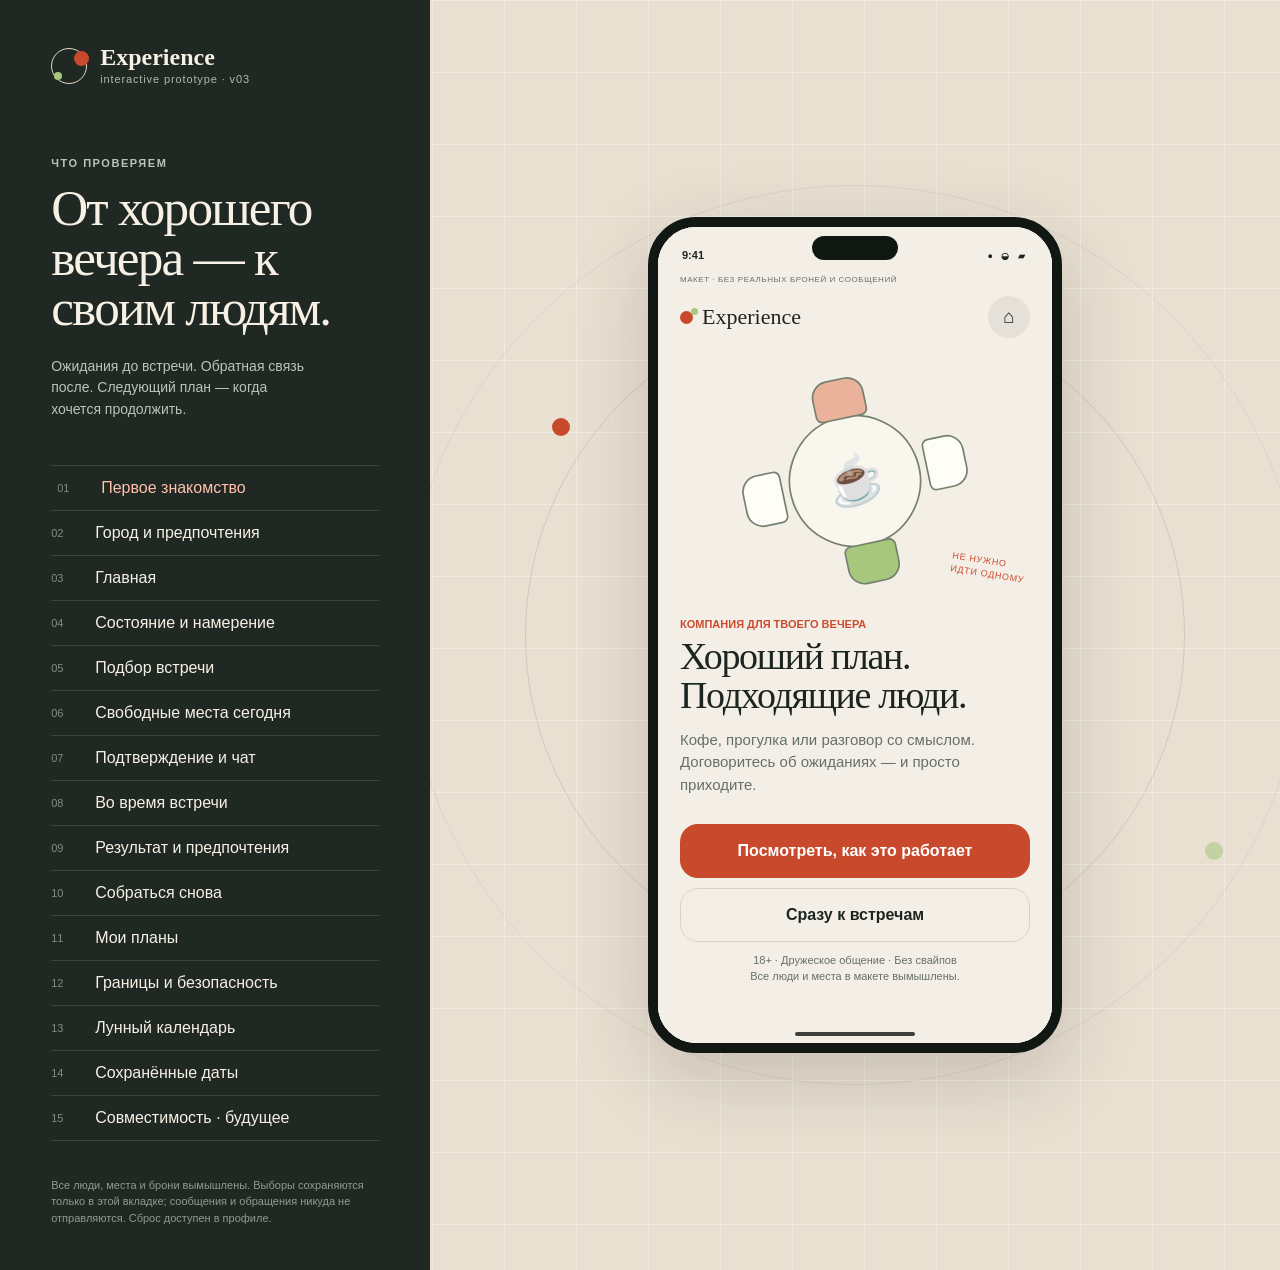
==== commit 7f92c857: "feat: add optional lunar calendar to Experience prototype" ====
--- a/index.html
+++ b/index.html
@@ -6,7 +6,7 @@
   <meta name="theme-color" content="#f4efe6">
   <title>Experience — кликабельный прототип</title>
   <meta name="description" content="Experience: интерактивный макет дружеских встреч, обратной связи и следующих планов. Все данные демонстрационные.">
-  <link rel="stylesheet" href="app.css?v=20260910-2">
+  <link rel="stylesheet" href="app.css?v=20260910-3">
 </head>
 <body>
   <main class="prototype-shell">
@@ -15,7 +15,7 @@
         <span class="prototype-mark" aria-hidden="true"></span>
         <div>
           <strong>Experience</strong>
-          <span>interactive prototype · v02</span>
+          <span>interactive prototype · v03</span>
         </div>
       </div>
 
@@ -38,6 +38,9 @@
         <button data-jump="repeat"><span>10</span> Собраться снова</button>
         <button data-jump="plans"><span>11</span> Мои планы</button>
         <button data-jump="safety"><span>12</span> Границы и безопасность</button>
+        <button data-jump="lunar"><span>13</span> Лунный календарь</button>
+        <button data-jump="lunarSaved"><span>14</span> Сохранённые даты</button>
+        <button data-jump="compatibility"><span>15</span> Совместимость · будущее</button>
       </nav>
 
       <p class="prototype-hint">Все люди, места и брони вымышлены. Выборы сохраняются только в этой вкладке; сообщения и обращения никуда не отправляются. Сброс доступен в профиле.</p>
@@ -60,6 +63,6 @@
 
   <div id="toast" class="toast" role="status" aria-live="polite"></div>
   <script src="model.js?v=20260910-2"></script>
-  <script src="app.js?v=20260910-2"></script>
+  <script src="app.js?v=20260910-3"></script>
 </body>
 </html>
--- a/app.css
+++ b/app.css
@@ -17,6 +17,42 @@
   --serif: "Iowan Old Style", "Palatino Linotype", Georgia, serif;
 }
 
+/* Optional lunar-calendar mockup; the data is illustrative, not computed. */
+.lunar-entry { margin:24px 0; padding:22px; border-radius:24px; background:#e2e9d8; }
+.lunar-entry-head { display:flex; align-items:center; gap:14px; }
+.lunar-entry .section-kicker { font-size:9px; margin:0 0 8px; }
+.lunar-entry h2 { font-family:var(--serif); font-size:25px; margin:0; }
+.lunar-entry p { font-size:13px; line-height:1.6; }
+.lunar-entry small { display:block; margin-top:12px; font-size:11px; line-height:1.5; color:#4b5748; }
+.lunar-mini { font-size:40px; }
+.lunar-tabs { display:flex; gap:6px; margin:22px 0 14px; padding:5px; border-radius:16px; background:var(--paper-deep); }
+.lunar-tabs button { flex:1; }
+.lunar-chip { padding:12px; border:1px solid var(--line); border-radius:12px; background:var(--surface); font-size:12px; min-height:44px; }
+.lunar-chip[aria-pressed="true"] { background:var(--ink); border-color:var(--ink); color:var(--surface); }
+.lunar-demo-notice { color:var(--muted); font-size:11px; line-height:1.5; margin-bottom:18px; }
+.lunar-hero { display:flex; align-items:center; gap:20px; padding:28px 20px; background:#27372f; color:#fffdf8; border-radius:24px; }
+.lunar-hero h2 { font:25px/1.2 var(--serif); margin:8px 0; }
+.lunar-hero p,.lunar-hero small { font-size:12px; margin:0; }
+.lunar-disc { width:72px; height:72px; flex:0 0 72px; border-radius:50%; background:#efe4c9; box-shadow:inset -29px 0 0 #465649; transform:rotate(-18deg); }
+.lunar-categories { display:grid; grid-template-columns:1fr 1fr; gap:8px; margin:20px 0; }
+.lunar-week,.lunar-grid { display:grid; grid-template-columns:repeat(7,minmax(0,1fr)); gap:4px; }
+.lunar-week { text-align:center; font-size:11px; color:var(--muted); margin:12px 0; }
+.lunar-day { padding:8px 0; min-height:48px; border:1px solid transparent; border-radius:10px; font-size:13px; }
+.lunar-day span { display:block; font-size:10px; margin-top:3px; }
+.lunar-status-0 { background:#e1ebd8; color:#355327; }
+.lunar-status-1 { background:#ede8df; color:#5d5d53; }
+.lunar-status-2 { background:#f3dfd4; color:#824124; }
+.lunar-day[aria-pressed="true"] { outline:2px solid var(--ink); outline-offset:-2px; font-weight:700; }
+.lunar-legend { display:flex; flex-wrap:wrap; gap:10px; font-size:10px; margin:16px 0; color:var(--muted); }
+.lunar-reading { padding:22px; border:1px solid var(--line); background:var(--surface); border-radius:22px; margin:20px 0; }
+.lunar-reading h2 { font:28px/1.18 var(--serif); margin:16px 0; }
+.lunar-reading p { font-size:13px; line-height:1.6; }
+.lunar-reading .section-kicker { font-size:10px; }
+.lunar-status-label { display:inline-block; padding:7px 10px; border-radius:8px; font-size:12px; }
+.lunar-saved-row { display:flex; align-items:center; gap:10px; border-bottom:1px solid var(--line); padding:12px 0; }
+.lunar-saved-open { flex:1; min-width:0; text-align:left; padding:12px 0; background:none; border:0; }
+.lunar-saved-open strong,.lunar-saved-open small { display:block; margin:4px 0; }
+.lunar-saved-open small { color:var(--muted); }
 /* v02: extend the established paper, ink and coral visual language. */
 select { font: inherit; color: inherit; }
 select:focus-visible { outline: 3px solid var(--sky); outline-offset: 3px; }
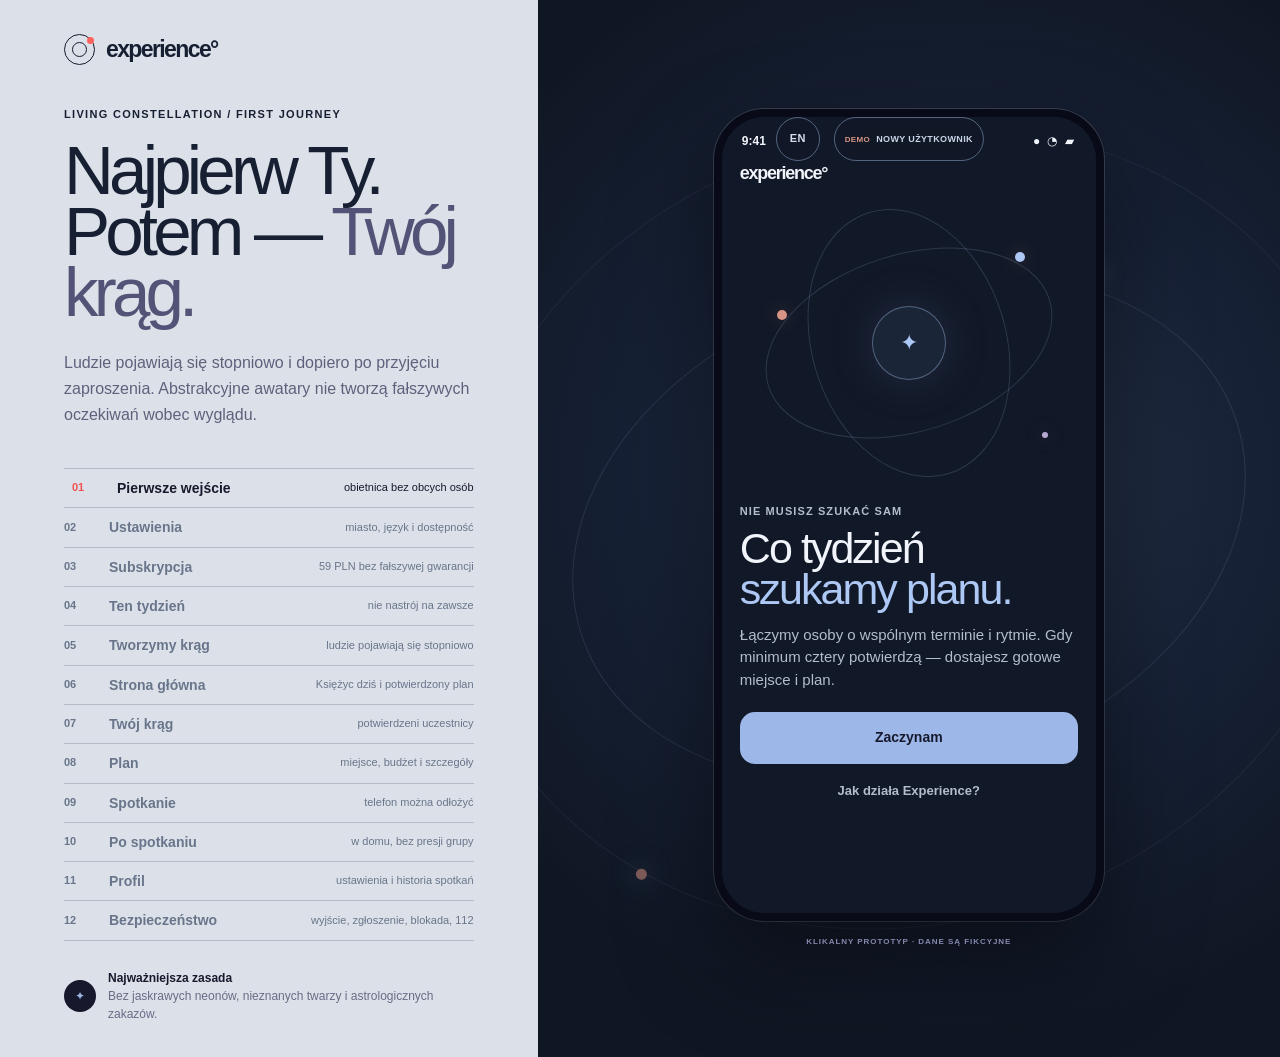
==== commit 58327bb1: "feat: publish living constellation prototype" ====
--- a/index.html
+++ b/index.html
@@ -1,68 +1,19 @@
 <!doctype html>
-<html lang="ru">
+<html lang="pl">
 <head>
   <meta charset="utf-8">
-  <meta name="viewport" content="width=device-width, initial-scale=1, viewport-fit=cover">
-  <meta name="theme-color" content="#f4efe6">
-  <title>Experience — кликабельный прототип</title>
-  <meta name="description" content="Experience: интерактивный макет дружеских встреч, обратной связи и следующих планов. Все данные демонстрационные.">
-  <link rel="stylesheet" href="app.css?v=20260910-3">
+  <meta name="viewport" content="width=device-width, initial-scale=1">
+  <meta name="theme-color" content="#11132c">
+  <title>Experience — Living Constellation</title>
+  <meta name="description" content="Interaktywny prototyp Experience: od codziennego impulsu do wzajemnej kontynuacji po spotkaniu.">
+  <script>
+    const target = new URL('living-constellation-v1/screens/', window.location.href);
+    target.search = window.location.search;
+    target.hash = window.location.hash;
+    window.location.replace(target);
+  </script>
 </head>
 <body>
-  <main class="prototype-shell">
-    <aside class="prototype-notes" aria-label="Навигация по прототипу">
-      <div class="prototype-brand">
-        <span class="prototype-mark" aria-hidden="true"></span>
-        <div>
-          <strong>Experience</strong>
-          <span>interactive prototype · v03</span>
-        </div>
-      </div>
-
-      <div class="prototype-copy">
-        <p class="eyebrow">Что проверяем</p>
-        <h1>От хорошего вечера — к своим людям.</h1>
-        <p>Ожидания до встречи. Обратная связь после. Следующий план — когда хочется продолжить.</p>
-      </div>
-
-      <nav class="journey-nav" aria-label="Экраны сценария">
-        <button data-jump="welcome"><span>01</span> Первое знакомство</button>
-        <button data-jump="onboarding"><span>02</span> Город и предпочтения</button>
-        <button data-jump="home"><span>03</span> Главная</button>
-        <button data-jump="mood"><span>04</span> Состояние и намерение</button>
-        <button data-jump="recommendations"><span>05</span> Подбор встречи</button>
-        <button data-jump="lastMinute"><span>06</span> Свободные места сегодня</button>
-        <button data-jump="matched"><span>07</span> Подтверждение и чат</button>
-        <button data-jump="meeting"><span>08</span> Во время встречи</button>
-        <button data-jump="feedback"><span>09</span> Результат и предпочтения</button>
-        <button data-jump="repeat"><span>10</span> Собраться снова</button>
-        <button data-jump="plans"><span>11</span> Мои планы</button>
-        <button data-jump="safety"><span>12</span> Границы и безопасность</button>
-        <button data-jump="lunar"><span>13</span> Лунный календарь</button>
-        <button data-jump="lunarSaved"><span>14</span> Сохранённые даты</button>
-        <button data-jump="compatibility"><span>15</span> Совместимость · будущее</button>
-      </nav>
-
-      <p class="prototype-hint">Все люди, места и брони вымышлены. Выборы сохраняются только в этой вкладке; сообщения и обращения никуда не отправляются. Сброс доступен в профиле.</p>
-    </aside>
-
-    <section class="device-stage" aria-label="Мобильное приложение Experience">
-      <div class="ambient-orbit ambient-orbit--one" aria-hidden="true"></div>
-      <div class="ambient-orbit ambient-orbit--two" aria-hidden="true"></div>
-      <div class="phone">
-        <div class="phone-speaker" aria-hidden="true"></div>
-        <div class="status-bar" aria-hidden="true">
-          <span>9:41</span>
-          <span class="status-icons">● ◒ ▰</span>
-        </div>
-        <div id="app" class="app"></div>
-        <div class="home-indicator" aria-hidden="true"></div>
-      </div>
-    </section>
-  </main>
-
-  <div id="toast" class="toast" role="status" aria-live="polite"></div>
-  <script src="model.js?v=20260910-2"></script>
-  <script src="app.js?v=20260910-3"></script>
+  <noscript><a href="living-constellation-v1/screens/">Otwórz prototyp Experience</a></noscript>
 </body>
 </html>
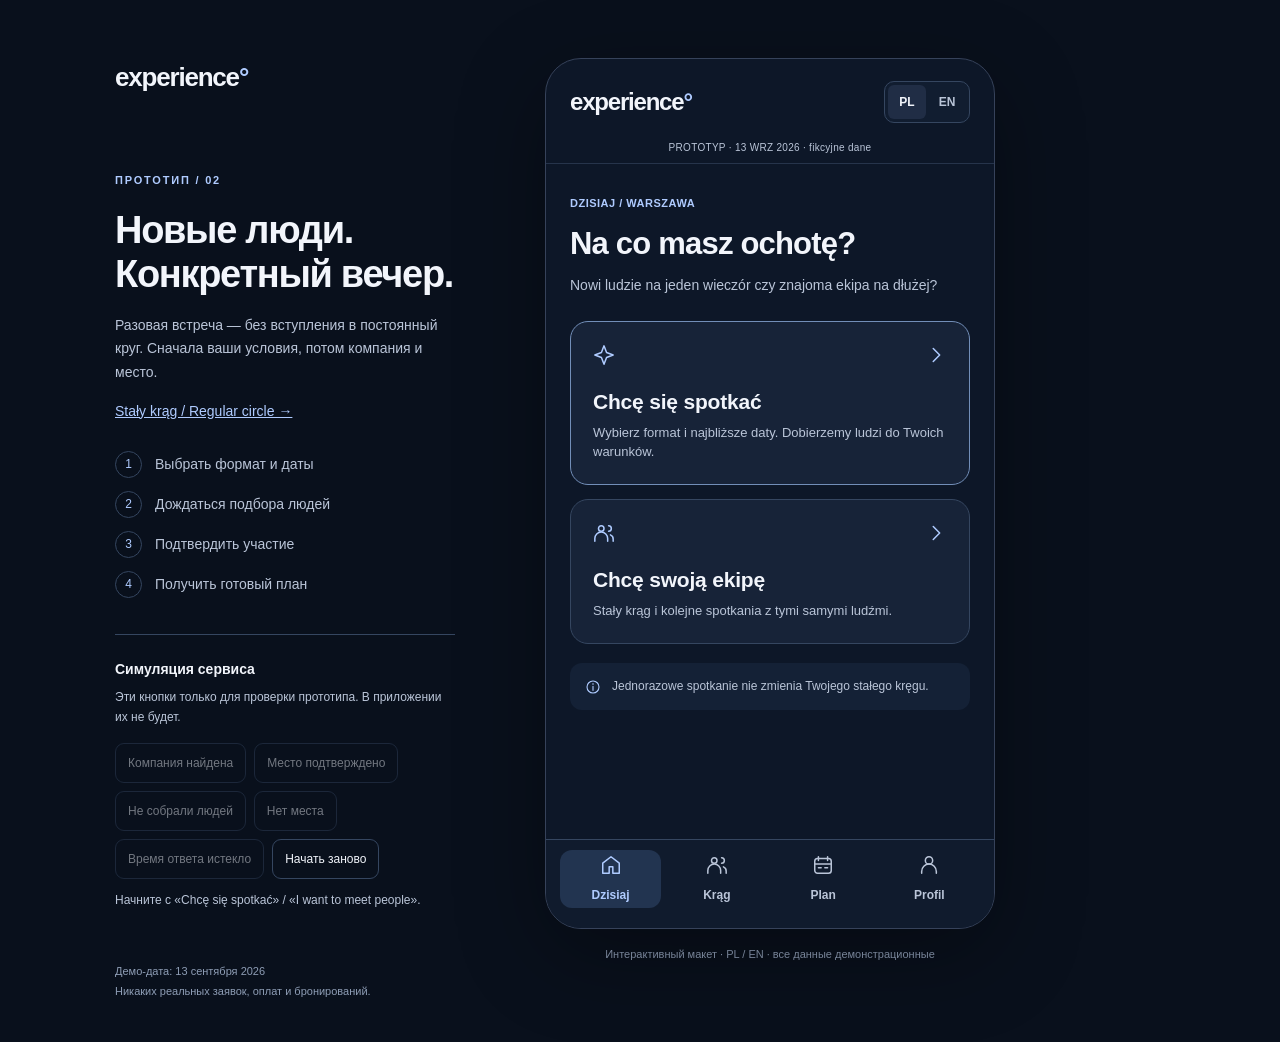
==== commit a9e8a346: "feat: publish one-off meeting prototype Add the PL/EN short-notice meeting flow as the default entry" ====
--- a/index.html
+++ b/index.html
@@ -4,16 +4,18 @@
   <meta charset="utf-8">
   <meta name="viewport" content="width=device-width, initial-scale=1">
   <meta name="theme-color" content="#11132c">
-  <title>Experience — Living Constellation</title>
-  <meta name="description" content="Interaktywny prototyp Experience: od codziennego impulsu do wzajemnej kontynuacji po spotkaniu.">
+  <title>Experience — prototypy spotkań</title>
+  <meta name="description" content="Prototypy Experience: jednorazowe spotkania i stały krąg.">
   <script>
-    const target = new URL('living-constellation-v1/screens/', window.location.href);
+    const params = new URLSearchParams(window.location.search);
+    const isCircleLink = ['screen', 'demo', 'stage', 'payment', 'attendance', 'result', 'decision', 'step'].some(key => params.has(key)) || params.get('prototype') === 'circle';
+    const target = new URL(isCircleLink ? 'living-constellation-v1/screens/' : 'one-off/', window.location.href);
     target.search = window.location.search;
     target.hash = window.location.hash;
     window.location.replace(target);
   </script>
 </head>
 <body>
-  <noscript><a href="living-constellation-v1/screens/">Otwórz prototyp Experience</a></noscript>
+  <noscript><a href="one-off/">Jednorazowe spotkania</a> · <a href="living-constellation-v1/screens/">Stały krąg</a></noscript>
 </body>
 </html>
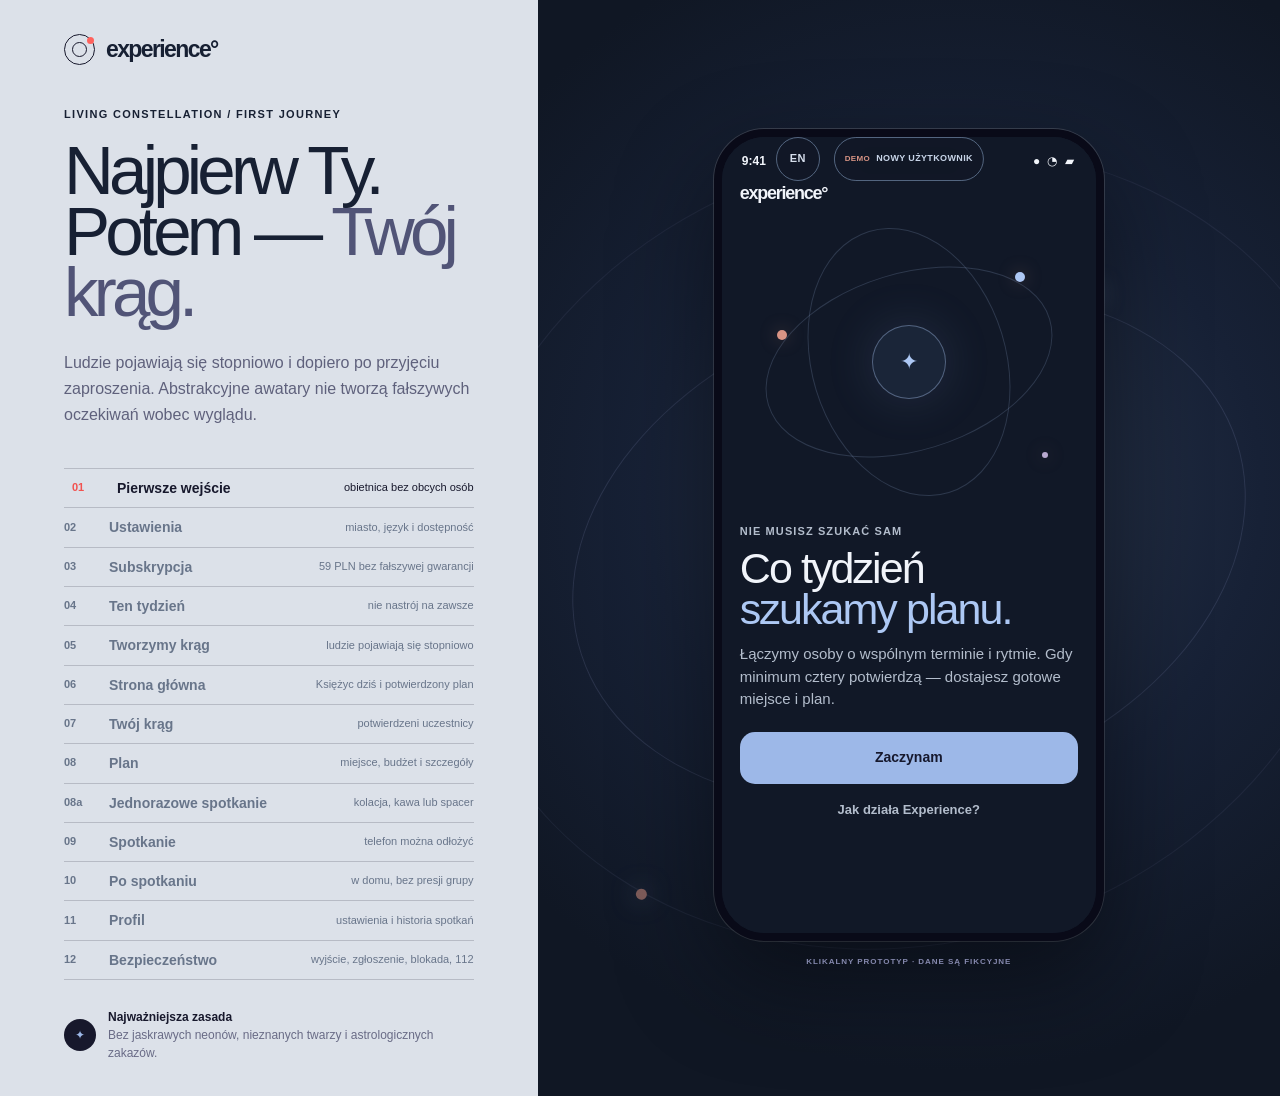
==== commit 6510ff69: "fix: integrate one-off meetings into the complete prototype Keep one app shell, language and navigat" ====
--- a/index.html
+++ b/index.html
@@ -4,18 +4,16 @@
   <meta charset="utf-8">
   <meta name="viewport" content="width=device-width, initial-scale=1">
   <meta name="theme-color" content="#11132c">
-  <title>Experience — prototypy spotkań</title>
-  <meta name="description" content="Prototypy Experience: jednorazowe spotkania i stały krąg.">
+  <title>Experience — pełny prototyp</title>
+  <meta name="description" content="Jeden prototyp Experience: jednorazowe spotkania i stały krąg.">
   <script>
-    const params = new URLSearchParams(window.location.search);
-    const isCircleLink = ['screen', 'demo', 'stage', 'payment', 'attendance', 'result', 'decision', 'step'].some(key => params.has(key)) || params.get('prototype') === 'circle';
-    const target = new URL(isCircleLink ? 'living-constellation-v1/screens/' : 'one-off/', window.location.href);
+    const target = new URL('living-constellation-v1/screens/', window.location.href);
     target.search = window.location.search;
     target.hash = window.location.hash;
     window.location.replace(target);
   </script>
 </head>
 <body>
-  <noscript><a href="one-off/">Jednorazowe spotkania</a> · <a href="living-constellation-v1/screens/">Stały krąg</a></noscript>
+  <noscript><a href="living-constellation-v1/screens/">Experience — pełny prototyp</a></noscript>
 </body>
 </html>
